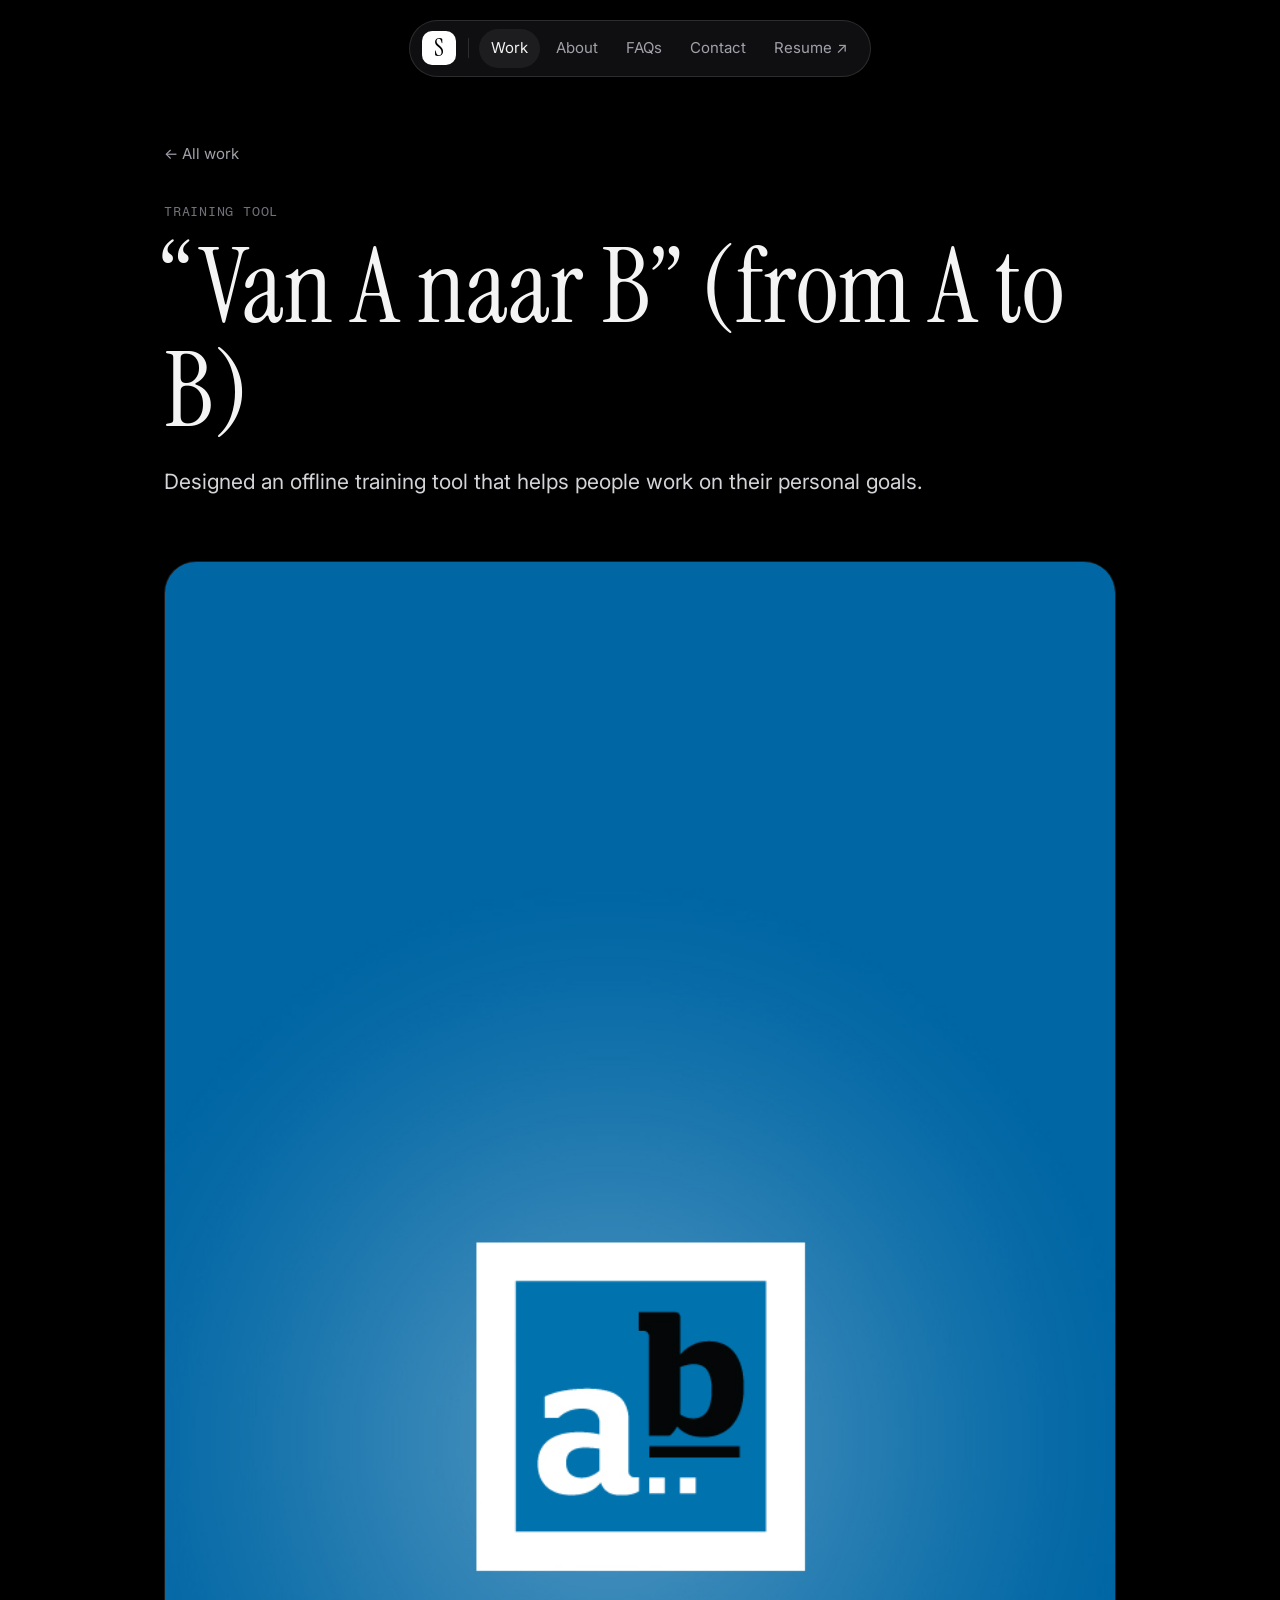
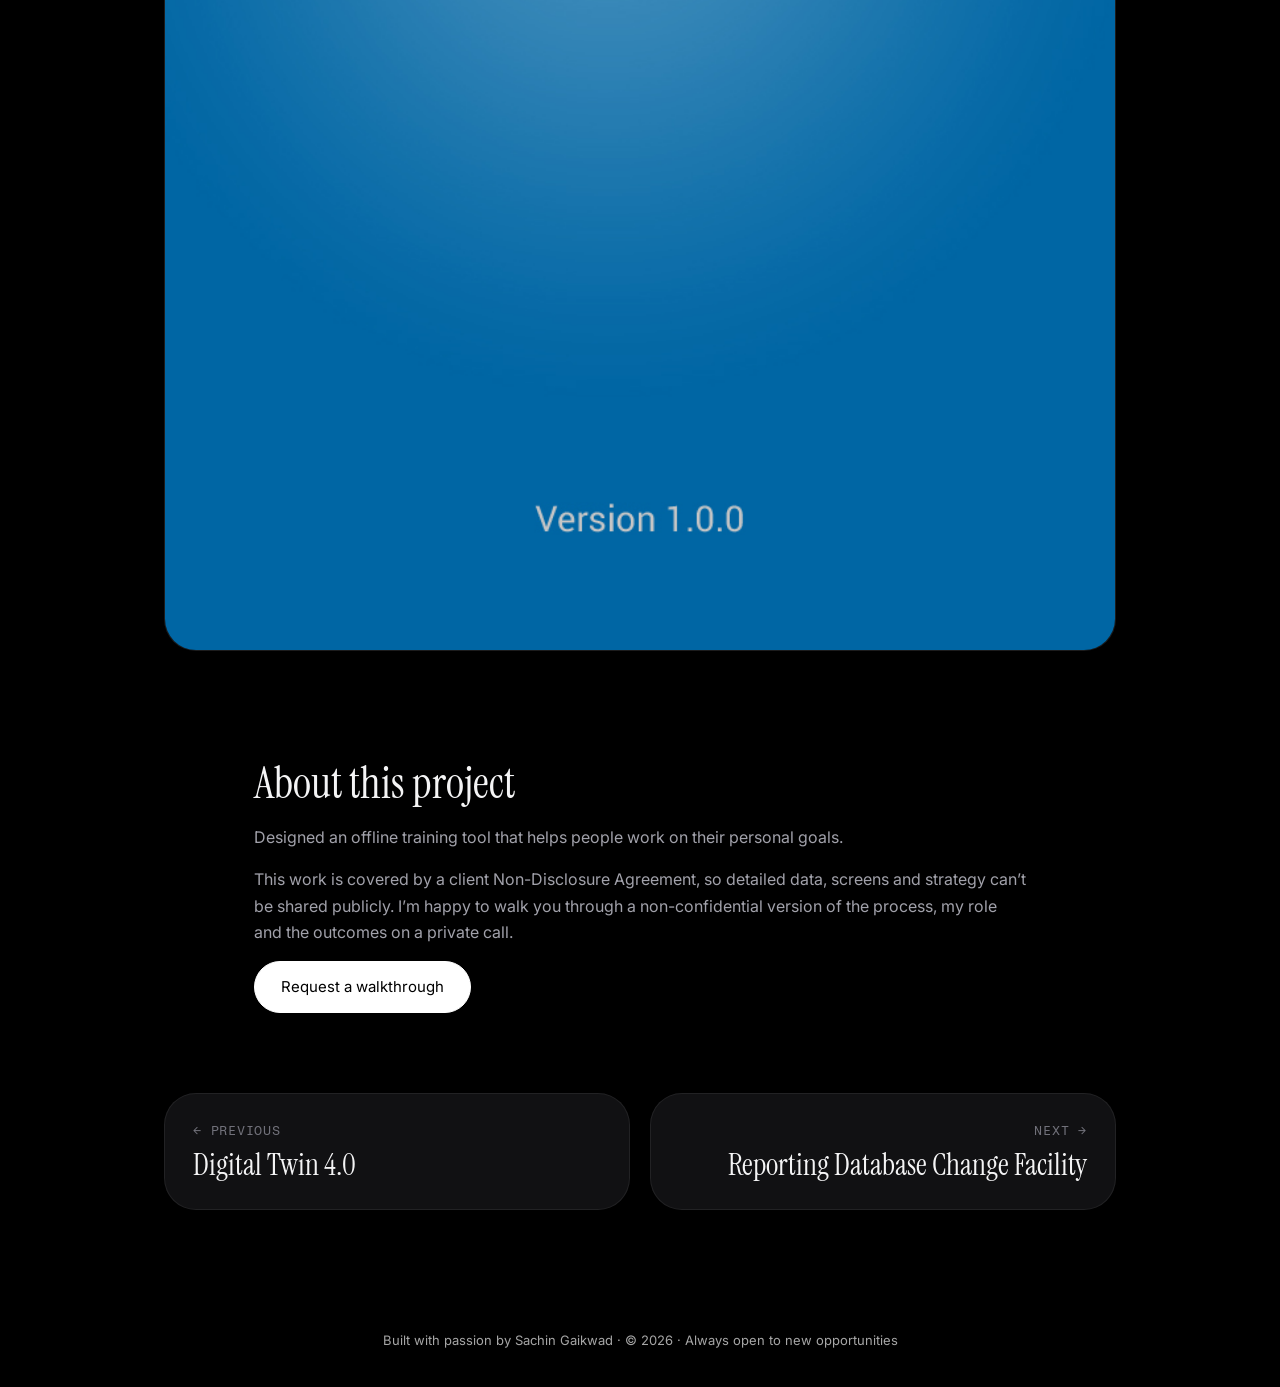
==== work/a2b.html @ 6419a3eb "Portfolio site with interactive fluid hero Static rebuild of sachingportfolio.com content in a dark " ====
<!doctype html>
<html lang="en" class="no-js">
<head>
  <meta charset="utf-8">
  <meta name="viewport" content="width=device-width, initial-scale=1">
  <title>“Van A naar B” (from A to B) — Sachin Gaikwad</title>
  <meta name="description" content="Designed an offline training tool that helps people work on their personal goals.">
  <meta name="theme-color" content="#000000">
  <link rel="icon" href="../assets/img/favicon.png" type="image/png">
  <link rel="preconnect" href="https://fonts.googleapis.com">
  <link rel="preconnect" href="https://fonts.gstatic.com" crossorigin>
  <link href="https://fonts.googleapis.com/css2?family=Fragment+Mono&family=Instrument+Serif:ital@0;1&family=Inter:wght@400;500&display=swap" rel="stylesheet">
  <link rel="stylesheet" href="../assets/css/style.css">
</head>
<body>
<a class="skip" href="#main">Skip to content</a>
<nav class="nav" aria-label="Primary">
  <a class="nav__logo" href="../index.html" aria-label="Sachin Gaikwad, home">S</a>
  <span class="nav__sep" aria-hidden="true"></span>
  <a class="nav__link is-active" href="../index.html#work">Work</a>
  <a class="nav__link" href="../index.html#about">About</a>
  <a class="nav__link hide-sm" href="../index.html#faqs">FAQs</a>
  <a class="nav__link" href="../index.html#contact">Contact</a>
  <a class="nav__link" href="../assets/Sachin-Gaikwad-Resume.pdf" target="_blank" rel="noopener">Resume <span class="arrow">↗</span></a>
</nav>
<main id="main">
  <section class="cs-hero">
    <div class="wrap">
      <a class="cs-back" href="../index.html#work">← All work</a>
      <div class="eyebrow">Training tool</div>
      <h1>“Van A naar B” (from A to B)</h1>
      <p class="lead">Designed an offline training tool that helps people work on their personal goals.</p>
    </div>
  </section>
  <section>
    <div class="wrap">
      <figure class="cs-cover reveal" style="margin:0"><img src="../assets/img/projects/a2b.jpg" alt="Van A naar B training tool mobile screens"></figure>
    </div>
  </section>
  <section class="cs-body">
    <div class="wrap" style="max-width:820px">

      <h2>About this project</h2>
      <p>Designed an offline training tool that helps people work on their personal goals.</p>
      <p>This work is covered by a client Non-Disclosure Agreement, so detailed data, screens and strategy can’t be shared publicly. I’m happy to walk you through a non-confidential version of the process, my role and the outcomes on a private call.</p>
      <p><a class="btn btn--solid" href="mailto:gaekwadsachin1@gmail.com?subject=Case%20study:%20Van%20A%20naar%20B%20(from%20A%20to%20B)">Request a walkthrough</a></p>

    </div>
    <div class="wrap">
      <div class="cs-next">
        <a class="card" href="digital-twin-4-0.html"><div class="eyebrow">← Previous</div><h3>Digital Twin 4.0</h3></a>
        <a class="card" href="aam-rdcf.html"><div class="eyebrow">Next →</div><h3>Reporting Database Change Facility</h3></a>
      </div>
    </div>
  </section>
  <footer class="footer">
    <div>Built with passion by Sachin Gaikwad · © <span data-year>2026</span> · Always open to new opportunities</div>
  </footer>
</main>
<script src="../assets/js/main.js"></script>
</body>
</html>
---- assets/css/style.css ----
/* Sachin Gaikwad — portfolio */
:root {
  --bg: #000;
  --card: #111113;
  --card-2: #18181b;
  --line: rgba(255, 255, 255, 0.07);
  --line-2: rgba(255, 255, 255, 0.12);
  --text: #f4f4f5;
  --muted: #a1a1aa;
  --dim: #71717a;
  --blue: #3b8bff;
  --pink: #ff2a8c;
  --radius: 32px;
  --radius-sm: 20px;
  --max: 1000px;
  --serif: "Instrument Serif", Georgia, "Times New Roman", serif;
  --sans: "Inter", system-ui, -apple-system, "Segoe UI", sans-serif;
  --mono: "Fragment Mono", ui-monospace, "SF Mono", Menlo, monospace;
  color-scheme: dark;
}

* { box-sizing: border-box; }
html { scroll-behavior: smooth; scroll-padding-top: 96px; -webkit-text-size-adjust: 100%; }
@media (prefers-reduced-motion: reduce) { html { scroll-behavior: auto; } }
body {
  margin: 0;
  background: var(--bg);
  color: var(--text);
  font: 400 16px/1.65 var(--sans);
  -webkit-font-smoothing: antialiased;
  overflow-x: hidden;
}
img { max-width: 100%; display: block; }
a { color: inherit; }
::selection { background: var(--pink); color: #fff; }
:focus-visible { outline: 2px solid var(--blue); outline-offset: 3px; border-radius: 8px; }

.skip { position: absolute; left: -999px; top: 8px; background: #fff; color: #000; padding: 8px 14px; border-radius: 99px; z-index: 100; }
.skip:focus { left: 16px; }

/* ---------- Nav ---------- */
.nav {
  position: fixed; top: 20px; left: 50%; transform: translateX(-50%);
  z-index: 50;
  display: flex; align-items: center; gap: 4px;
  padding: 8px 10px 8px 12px;
  background: rgba(22, 22, 24, 0.72);
  backdrop-filter: blur(16px) saturate(140%);
  -webkit-backdrop-filter: blur(16px) saturate(140%);
  border: 1px solid var(--line-2);
  border-radius: 999px;
  max-width: calc(100vw - 32px);
}
.nav__logo {
  width: 34px; height: 34px; border-radius: 10px;
  display: grid; place-items: center;
  background: #fff; color: #000; text-decoration: none;
  font: 400 24px/1 var(--serif);
  margin-right: 8px; flex: none;
}
.nav__sep { width: 1px; height: 20px; background: var(--line-2); margin: 0 6px 0 0; }
.nav a.nav__link {
  text-decoration: none; color: var(--muted);
  font-size: 15px; padding: 7px 12px; border-radius: 99px;
  transition: color .2s, background .2s; white-space: nowrap;
}
.nav a.nav__link:hover { color: var(--text); }
.nav a.nav__link.is-active { color: var(--text); background: rgba(255,255,255,.06); }
@media (max-width: 640px) {
  .nav { top: 12px; padding: 6px; gap: 0; }
  .nav__logo { width: 30px; height: 30px; margin-right: 2px; font-size: 21px; }
  .nav__sep { display: none; }
  .nav a.nav__link { font-size: 13px; padding: 6px 8px; }
  .nav .hide-sm { display: none; }
}

/* ---------- Layout ---------- */
.wrap { width: 100%; max-width: var(--max); margin: 0 auto; padding: 0 24px; }
@media (max-width: 640px) { .wrap { padding: 0 16px; } }
section { position: relative; }
.section { padding: 120px 0 0; }
.section__title {
  font: 400 clamp(44px, 7vw, 76px)/1.02 var(--serif);
  letter-spacing: -0.01em;
  text-align: center; margin: 0 0 16px;
}
.section__lead { text-align: center; color: var(--muted); max-width: 620px; margin: 0 auto 48px; }
.eyebrow { font: 400 13px/1.4 var(--mono); letter-spacing: .06em; text-transform: uppercase; color: var(--dim); }

.card {
  background: var(--card);
  border: 1px solid var(--line);
  border-radius: var(--radius);
  padding: 40px;
  position: relative;
  overflow: hidden;
}
@media (max-width: 640px) { .card { padding: 28px 22px; border-radius: 24px; } }
.card h3 { font: 400 clamp(32px, 4vw, 42px)/1.08 var(--serif); margin: 0 0 18px; }
.card p { color: var(--muted); margin: 0 0 14px; }
.card p:last-child { margin-bottom: 0; }

.grid { display: grid; gap: 20px; }
.g-2 { grid-template-columns: 1fr 1fr; }
.g-2-1 { grid-template-columns: 2.3fr 1fr; }
.g-1-2 { grid-template-columns: 1fr 2.3fr; }
@media (max-width: 860px) { .g-2, .g-2-1, .g-1-2 { grid-template-columns: 1fr; } }

.btn {
  display: inline-flex; align-items: center; justify-content: center; gap: 8px;
  height: 52px; padding: 0 26px; border-radius: 999px;
  background: rgba(255,255,255,.08); border: 1px solid var(--line-2);
  color: var(--text); text-decoration: none; font-size: 15px;
  backdrop-filter: blur(10px); -webkit-backdrop-filter: blur(10px);
  transition: background .2s, transform .2s;
  cursor: pointer;
}
.btn:hover { background: rgba(255,255,255,.14); }
.btn--solid { background: #fff; color: #000; border-color: #fff; }
.btn--solid:hover { background: #e4e4e7; }
.arrow { display: inline-block; transition: transform .2s; }
a:hover .arrow { transform: translate(2px, -2px); }

/* ---------- Hero ---------- */
.hero {
  min-height: 100svh;
  display: grid; place-items: center;
  text-align: center;
  padding: 120px 0 80px;
  overflow: hidden;
  isolation: isolate;
}
.hero__canvas {
  position: absolute; inset: 0; width: 100%; height: 100%;
  z-index: -2; display: block;
  background:
    radial-gradient(ellipse 45% 40% at 30% 45%, rgba(59,139,255,.35), transparent 70%),
    radial-gradient(ellipse 40% 40% at 70% 55%, rgba(255,42,140,.28), transparent 70%),
    #01020a;
}
.hero__canvas.is-live { background: #01020a; }
.hero::after {
  /* keeps text readable over the dye */
  content: ""; position: absolute; inset: 0; z-index: -1; pointer-events: none;
  background:
    radial-gradient(ellipse 60% 45% at 50% 50%, rgba(0,0,0,.45), transparent 75%),
    linear-gradient(to bottom, transparent 70%, #000 100%);
}
.hero__inner { position: relative; padding: 0 16px; max-width: 900px; }
.hero__eyebrow { margin-bottom: 26px; color: rgba(255,255,255,.7); }
.hero h1 {
  font: 400 clamp(56px, 11vw, 132px)/0.98 var(--serif);
  letter-spacing: -0.015em;
  margin: 0 0 28px;
  text-shadow: 0 2px 40px rgba(0,0,0,.4);
}
.hero h1 em { font-style: italic; }
.hero__sub { color: rgba(255,255,255,.78); font-size: clamp(16px, 1.6vw, 19px); max-width: 700px; margin: 0 auto 40px; }
.hero__cta { display: flex; gap: 12px; justify-content: center; flex-wrap: wrap; }
.hero__hint {
  position: absolute; left: 50%; bottom: 28px; transform: translateX(-50%);
  font: 400 11px/1 var(--mono); letter-spacing: .14em; text-transform: uppercase;
  color: rgba(255,255,255,.55); pointer-events: none;
}
@media (hover: none) { .hero__hint { display: none; } }

/* ---------- Stats ---------- */
.stats { display: grid; grid-template-columns: repeat(4, 1fr); gap: 20px; margin-top: 40px; }
.stat { background: var(--card); border: 1px solid var(--line); border-radius: var(--radius-sm); padding: 26px 24px; }
.stat b { display: block; font: 400 52px/1 var(--serif); margin-bottom: 8px; }
.stat span { color: var(--muted); font-size: 14px; }
@media (max-width: 760px) { .stats { grid-template-columns: 1fr 1fr; gap: 12px; } .stat b { font-size: 42px; } }

/* ---------- Ask (from the old hero widget) ---------- */
.ask { margin-top: 20px; display: grid; grid-template-columns: 260px 1fr; gap: 36px; align-items: start; }
.ask__tabs { display: flex; flex-direction: column; gap: 6px; }
.ask__tab {
  text-align: left; background: none; border: 1px solid transparent; color: var(--muted);
  font: 400 15px/1.3 var(--sans); padding: 12px 16px; border-radius: 14px; cursor: pointer;
  transition: all .2s;
}
.ask__tab:hover { color: var(--text); background: rgba(255,255,255,.03); }
.ask__tab[aria-selected="true"] { color: var(--text); background: rgba(255,255,255,.06); border-color: var(--line-2); }
.ask__answer { font: 400 clamp(22px, 2.4vw, 28px)/1.4 var(--serif); color: #e4e4e7; min-height: 7.5em; margin: 0; }
.ask__caret { display: inline-block; width: 2px; height: 1em; background: var(--pink); vertical-align: -0.12em; margin-left: 3px; animation: blink 1s steps(1) infinite; }
@keyframes blink { 50% { opacity: 0; } }
@media (max-width: 760px) {
  .ask { grid-template-columns: 1fr; gap: 20px; }
  .ask__tabs { flex-direction: row; flex-wrap: wrap; }
  .ask__tab { padding: 9px 13px; font-size: 14px; border-color: var(--line); }
  .ask__answer { min-height: 9em; }
}

/* ---------- Work ---------- */
.nda summary {
  list-style: none; cursor: pointer; display: flex; align-items: center; gap: 12px;
  font-size: 15px; color: var(--text);
}
.nda summary::-webkit-details-marker { display: none; }
.nda summary .plus { margin-left: auto; color: var(--muted); transition: transform .2s; font-size: 22px; line-height: 1; }
.nda[open] summary .plus { transform: rotate(45deg); }
.nda.card { padding: 22px 28px; border-radius: 22px; margin-bottom: 20px; }
.nda ul { margin: 16px 0 0; padding-left: 20px; color: var(--muted); }
.nda li { margin-bottom: 8px; }
.nda li b { color: var(--text); font-weight: 500; }

.project {
  display: flex; flex-direction: column;
  text-decoration: none; color: inherit;
  padding: 0;
  transition: border-color .3s, transform .3s;
  min-height: 520px;
}
.project:hover { border-color: var(--line-2); }
.project__text { padding: 40px 40px 0; }
.project h3 { margin-bottom: 12px; }
.project__media {
  margin: 32px 40px 0; flex: 1;
  border-radius: 18px 18px 0 0; overflow: hidden;
  border: 1px solid var(--line-2); border-bottom: 0;
  background: #0b0b0c; min-height: 240px; position: relative;
}
.project__media img { position: absolute; inset: 0; width: 100%; height: 100%; object-fit: cover; object-position: top center; transition: transform .6s cubic-bezier(.2,.7,.2,1); }
.project:hover .project__media img { transform: scale(1.03); }
.project__go {
  position: absolute; right: 18px; bottom: 18px; z-index: 2;
  width: 48px; height: 48px; border-radius: 99px; display: grid; place-items: center;
  background: rgba(40,40,44,.85); border: 1px solid var(--line-2); backdrop-filter: blur(8px);
  transition: background .2s;
}
.project:hover .project__go { background: #fff; color: #000; }
.project--wide { flex-direction: row; min-height: 440px; }
.project--wide .project__text { flex: 1; padding: 40px; display: flex; flex-direction: column; }
.project--wide .project__media { margin: 40px 0 0; flex: 1.15; border-right: 0; border-radius: 18px 0 0 0; }
@media (max-width: 860px) {
  .project--wide { flex-direction: column; }
  .project--wide .project__media { margin: 0 28px; border-right: 1px solid var(--line-2); border-radius: 18px 18px 0 0; }
  .project { min-height: 460px; }
}
@media (max-width: 640px) {
  .project__text, .project--wide .project__text { padding: 28px 22px 0; }
  .project__media, .project--wide .project__media { margin: 24px 22px 0; min-height: 210px; }
}
.tags { display: flex; flex-wrap: wrap; gap: 8px; margin-top: 18px; }
.tag { font: 400 12px/1 var(--mono); color: var(--muted); border: 1px solid var(--line-2); border-radius: 99px; padding: 7px 11px; }

/* ---------- About ---------- */
.photo { border-radius: var(--radius); overflow: hidden; border: 1px solid var(--line); background: var(--card); min-height: 320px; }
.photo img { width: 100%; height: 100%; object-fit: cover; }

.pillars { display: grid; grid-template-columns: 1fr 1fr; gap: 28px 40px; }
.pillars h4 { font: 400 26px/1.1 var(--serif); margin: 0 0 8px; }
.pillars h4 span { color: var(--pink); }
.pillars p { font-size: 15px; }
@media (max-width: 760px) { .pillars { grid-template-columns: 1fr; } }

.card__head { display: flex; justify-content: space-between; align-items: baseline; gap: 16px; flex-wrap: wrap; margin-bottom: 8px; }
.card__head h3 { margin: 0; }
.link-arrow { color: var(--text); text-decoration: none; font-size: 15px; white-space: nowrap; }

.timeline { list-style: none; margin: 28px 0 0; padding: 0; }
.timeline li { position: relative; padding: 0 0 30px 30px; }
.timeline li::before { content: ""; position: absolute; left: 4px; top: 10px; bottom: -10px; width: 1px; background: var(--line-2); }
.timeline li:last-child { padding-bottom: 0; }
.timeline li:last-child::before { display: none; }
.timeline li::after { content: ""; position: absolute; left: 0; top: 6px; width: 9px; height: 9px; border-radius: 99px; background: #fff; }
.timeline .when { font: 400 13px/1.4 var(--mono); color: var(--dim); }
.timeline h4 { margin: 4px 0 2px; font: 500 17px/1.4 var(--sans); }
.timeline .role { color: var(--text); opacity: .85; font-size: 15px; margin-bottom: 8px; }
.timeline p { font-size: 15px; }
.timeline ul { margin: 10px 0 0; padding-left: 18px; color: var(--muted); font-size: 15px; }
.timeline ul li { padding: 0; margin-bottom: 7px; }
.timeline ul li::before, .timeline ul li::after { display: none; }
.timeline ul ul { margin-top: 6px; }

.list { list-style: none; margin: 18px 0 0; padding: 0; }
.list li { padding: 14px 0; border-top: 1px solid var(--line); color: var(--muted); font-size: 15px; display: grid; grid-template-columns: 70px 1fr; gap: 14px; }
.list li:first-child { border-top: 0; }
.list .yr { font: 400 13px/1.7 var(--mono); color: var(--text); }
.list.simple li { grid-template-columns: 22px 1fr; }
.list.simple li::before { content: "✦"; color: var(--pink); font-size: 12px; line-height: 2; }

.edu { list-style: none; margin: 20px 0 0; padding: 0; }
.edu li { padding: 14px 0; border-top: 1px solid var(--line); }
.edu li:first-child { border-top: 0; }
.edu b { display: block; font-weight: 500; font-size: 15px; }
.edu span { display: block; color: var(--muted); font-size: 14px; }
.edu .when { font: 400 12px/1.6 var(--mono); color: var(--dim); }

.quote { font: 400 clamp(24px, 2.6vw, 30px)/1.3 var(--serif); color: #e4e4e7; margin: 0 0 14px; }
.cite { color: var(--dim); font-size: 14px; }
.testimonial ul { color: var(--muted); padding-left: 18px; margin: 0 0 18px; }
.testimonial li { margin-bottom: 8px; }

/* ---------- Skills ---------- */
.chips { display: flex; flex-wrap: wrap; gap: 8px; margin-top: 8px; }
.chip { font-size: 14px; color: #d4d4d8; background: rgba(255,255,255,.04); border: 1px solid var(--line); border-radius: 99px; padding: 6px 13px; }
.skill-row + .skill-row { margin-top: 28px; }
.skill-row h4 { margin: 0 0 10px; font: 400 13px/1.4 var(--mono); text-transform: uppercase; letter-spacing: .06em; color: var(--dim); }

.toolgroups { display: grid; grid-template-columns: repeat(3, 1fr); gap: 20px; }
@media (max-width: 860px) { .toolgroups { grid-template-columns: 1fr 1fr; } }
@media (max-width: 520px) { .toolgroups { grid-template-columns: 1fr; } }
.toolgroup { background: var(--card); border: 1px solid var(--line); border-radius: 24px; padding: 24px; }
.toolgroup h4 { margin: 0 0 16px; font: 400 24px/1.1 var(--serif); }
.tools { display: flex; flex-wrap: wrap; gap: 8px; }
.tool { display: inline-flex; align-items: center; gap: 8px; font-size: 13px; color: #d4d4d8; background: rgba(255,255,255,.04); border: 1px solid var(--line); border-radius: 12px; padding: 6px 10px 6px 6px; }
.tool img { width: 22px; height: 22px; object-fit: contain; border-radius: 5px; background: #fff; padding: 2px; }

/* ---------- FAQ ---------- */
.faq { max-width: 800px; margin: 0 auto; }
.faq details { border-top: 1px solid var(--line-2); }
.faq details:last-child { border-bottom: 1px solid var(--line-2); }
.faq summary {
  list-style: none; cursor: pointer; padding: 24px 44px 24px 0; position: relative;
  font: 400 clamp(22px, 2.4vw, 27px)/1.25 var(--serif);
}
.faq summary::-webkit-details-marker { display: none; }
.faq summary::after { content: "+"; position: absolute; right: 4px; top: 22px; font: 300 28px/1 var(--sans); color: var(--muted); transition: transform .25s; }
.faq details[open] summary::after { transform: rotate(45deg); }
.faq details p { color: var(--muted); margin: -6px 0 26px; max-width: 700px; }

/* ---------- Contact ---------- */
.contact { padding: 160px 0 0; text-align: center; overflow: hidden; }
.contact__glow {
  position: absolute; left: 50%; bottom: -46vw; transform: translateX(-50%);
  width: 92vw; max-width: 1200px; aspect-ratio: 1; border-radius: 50%; z-index: -1;
  background: radial-gradient(circle at 50% 10%, rgba(255,42,140,.9), rgba(59,139,255,.55) 32%, rgba(59,139,255,0) 62%);
  filter: blur(40px); opacity: .7; pointer-events: none;
}
.contact::before {
  content: ""; position: absolute; inset: 0; z-index: -2; pointer-events: none;
  background: repeating-linear-gradient(90deg, transparent 0 calc(12.5% - 1px), rgba(255,255,255,.035) calc(12.5% - 1px) 12.5%);
  mask-image: linear-gradient(to bottom, transparent, #000 40%);
  -webkit-mask-image: linear-gradient(to bottom, transparent, #000 40%);
}
.contact h2 { font: 400 clamp(48px, 8vw, 92px)/1 var(--serif); margin: 0 0 18px; }
.contact p { color: var(--muted); max-width: 600px; margin: 0 auto 10px; }
.contact .open { display: inline-flex; align-items: center; gap: 8px; font: 400 13px/1 var(--mono); color: #d4d4d8; border: 1px solid var(--line-2); border-radius: 99px; padding: 8px 14px; margin-bottom: 28px; background: rgba(255,255,255,.04); }
.contact .open i { width: 8px; height: 8px; border-radius: 99px; background: #22c55e; box-shadow: 0 0 0 4px rgba(34,197,94,.2); }
.socials { display: flex; justify-content: center; align-items: center; gap: 14px; margin: 40px 0 0; flex-wrap: wrap; }
.social { width: 72px; height: 72px; border-radius: 99px; display: grid; place-items: center; background: rgba(255,255,255,.07); border: 1px solid var(--line-2); color: var(--text); transition: background .2s; backdrop-filter: blur(10px); }
.social:hover { background: rgba(255,255,255,.15); }
.social svg { width: 24px; height: 24px; }
.email-btn { height: 72px; padding: 0 64px; font-size: 17px; }
@media (max-width: 560px) { .social { width: 58px; height: 58px; } .email-btn { height: 58px; padding: 0 30px; order: -1; width: 100%; } }
.footer { padding: 120px 0 36px; color: rgba(255,255,255,.65); font-size: 13px; text-align: center; }
.footer a { color: inherit; }
.footer .credit { margin-top: 6px; font-size: 12px; color: rgba(255,255,255,.45); }

/* ---------- Case study page ---------- */
.cs-hero { padding: 140px 0 40px; }
.cs-back { display: inline-flex; gap: 8px; color: var(--muted); text-decoration: none; font-size: 15px; margin-bottom: 36px; }
.cs-back:hover { color: var(--text); }
.cs-hero h1 { font: 400 clamp(52px, 9vw, 104px)/1 var(--serif); margin: 14px 0 22px; }
.cs-hero .lead { font-size: clamp(18px, 2vw, 21px); color: #d4d4d8; max-width: 760px; }
.cs-cover { border-radius: var(--radius); overflow: hidden; border: 1px solid var(--line); background: #0b0b0c; }
.cs-cover img { width: 100%; height: auto; }
.cs-body { padding: 60px 0 0; }
.cs-body h2 { font: 400 clamp(32px, 4vw, 44px)/1.1 var(--serif); margin: 48px 0 14px; }
.cs-body p, .cs-body li { color: var(--muted); }
.cs-body ul { padding-left: 20px; }
.cs-body img { border-radius: 20px; border: 1px solid var(--line); margin: 24px 0; }
.cs-meta { display: grid; grid-template-columns: repeat(3, 1fr); gap: 20px; margin: 40px 0 0; }
.cs-meta div { border-top: 1px solid var(--line-2); padding-top: 14px; }
.cs-meta b { display: block; font: 400 12px/1.4 var(--mono); color: var(--dim); text-transform: uppercase; letter-spacing: .06em; margin-bottom: 6px; font-weight: 400; }
@media (max-width: 640px) { .cs-meta { grid-template-columns: 1fr; } }
.cs-next { display: grid; grid-template-columns: 1fr 1fr; gap: 20px; margin-top: 80px; }
.cs-next a { text-decoration: none; padding: 28px; }
.cs-next .eyebrow { margin-bottom: 8px; }
.cs-next h3 { margin: 0; font-size: 30px; }
.cs-next a:last-child { text-align: right; }
@media (max-width: 640px) { .cs-next { grid-template-columns: 1fr; } .cs-next a:last-child { text-align: left; } }

/* ---------- Reveal ---------- */
.reveal { opacity: 0; transform: translateY(24px); transition: opacity .8s cubic-bezier(.2,.7,.2,1), transform .8s cubic-bezier(.2,.7,.2,1); }
.reveal.in { opacity: 1; transform: none; }
@media (prefers-reduced-motion: reduce) { .reveal { opacity: 1; transform: none; transition: none; } }
.no-js .reveal { opacity: 1; transform: none; }
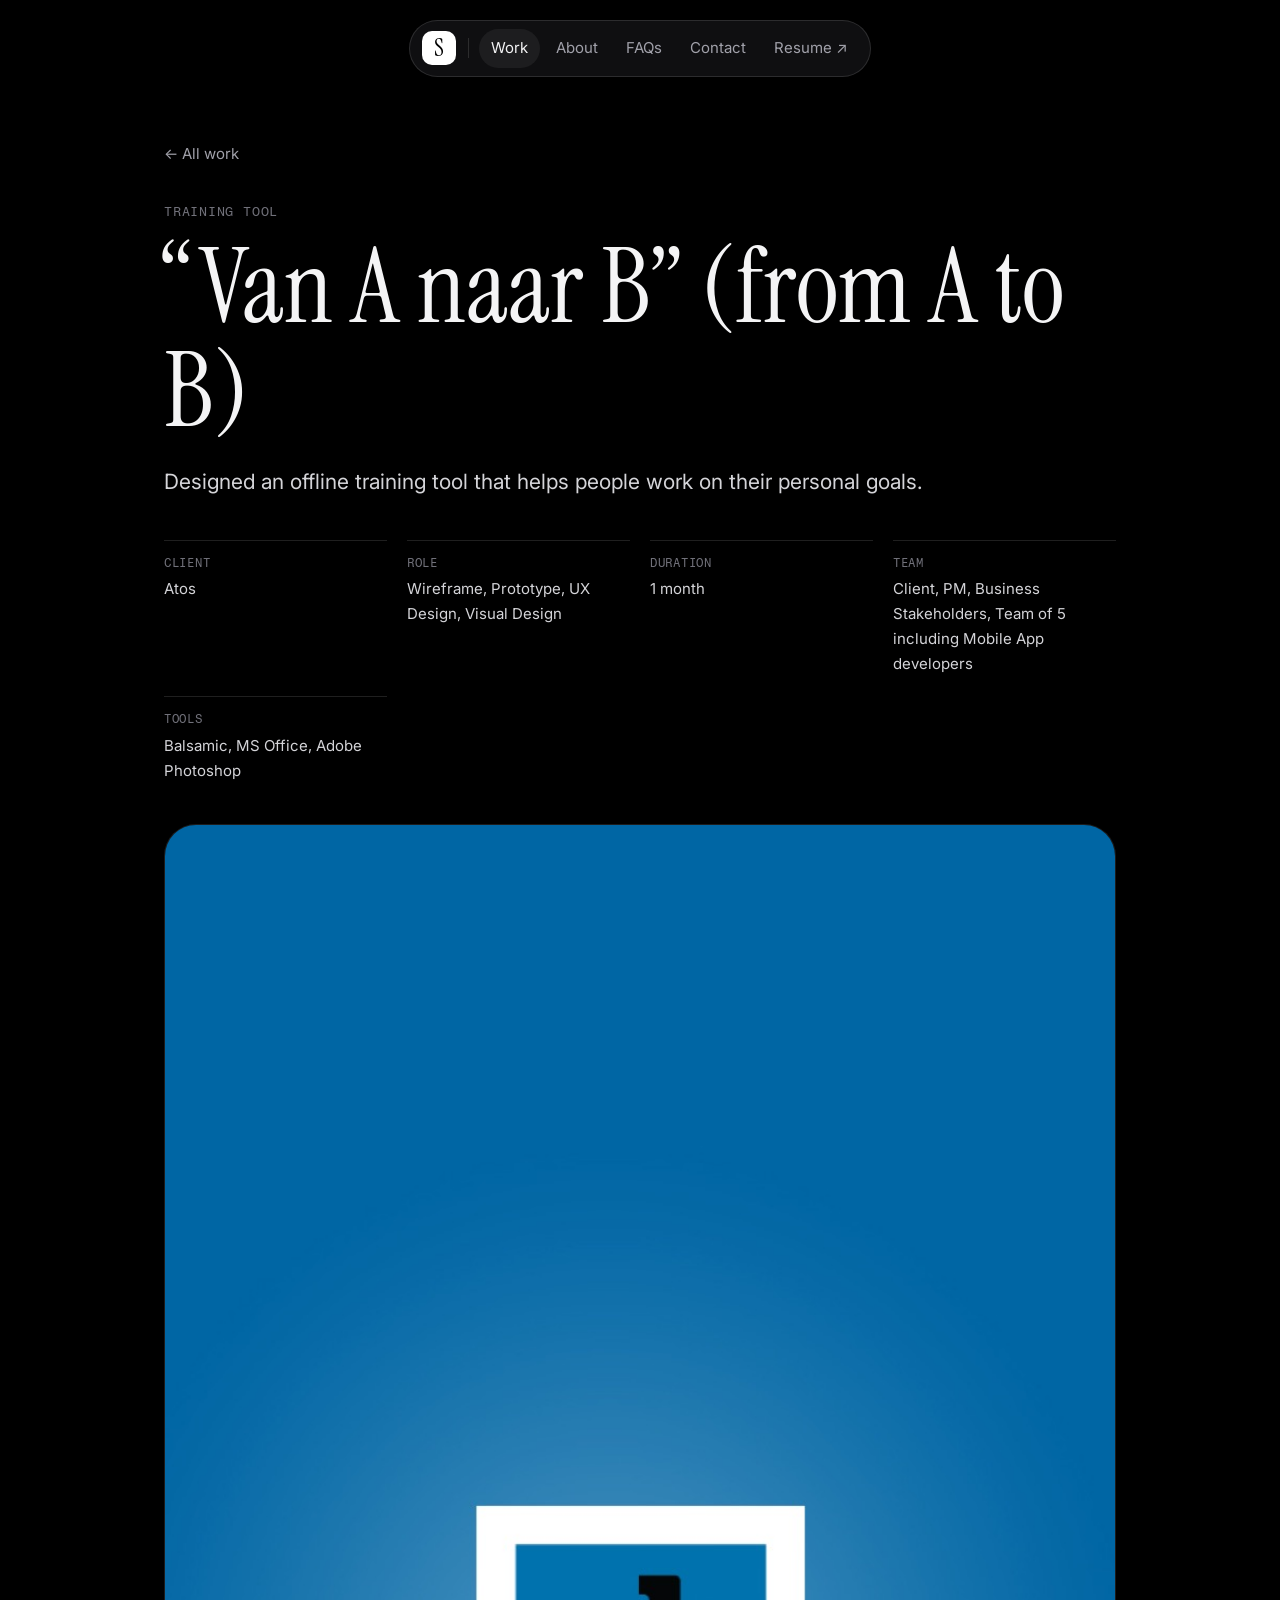
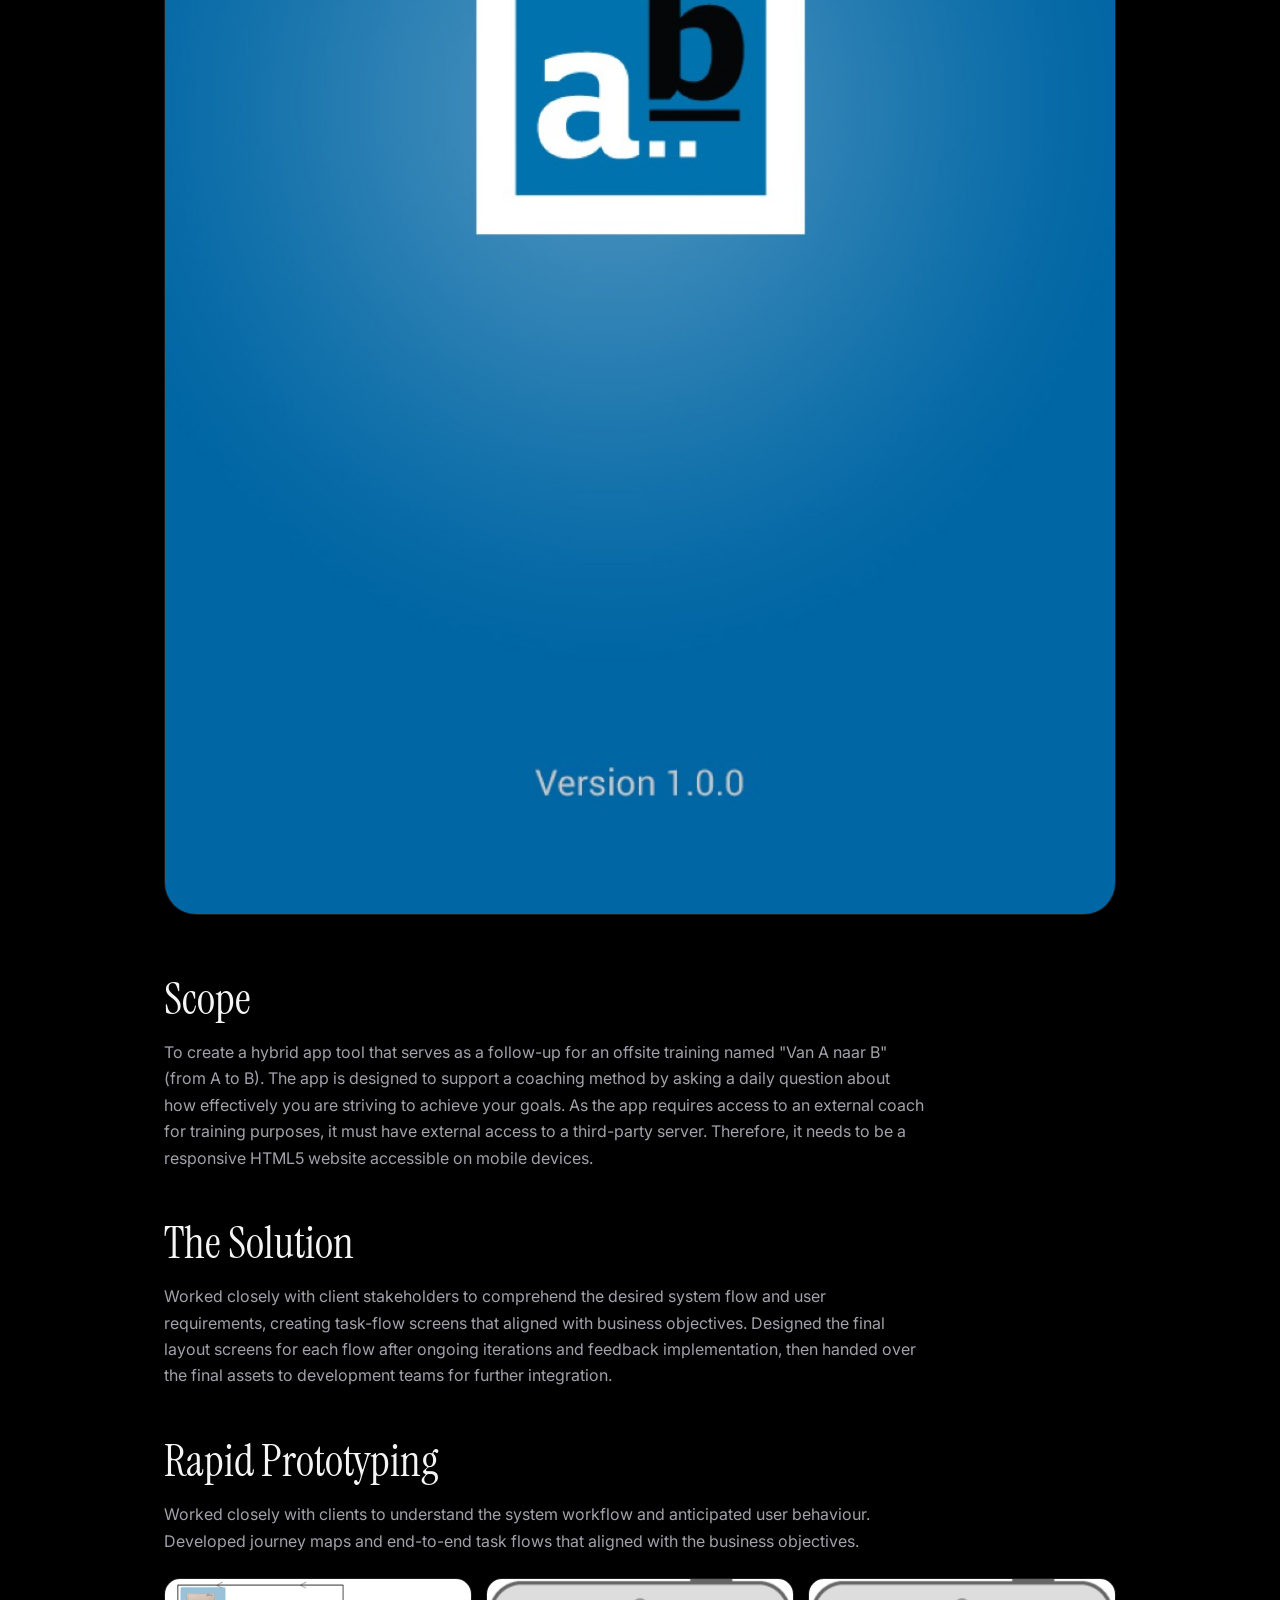
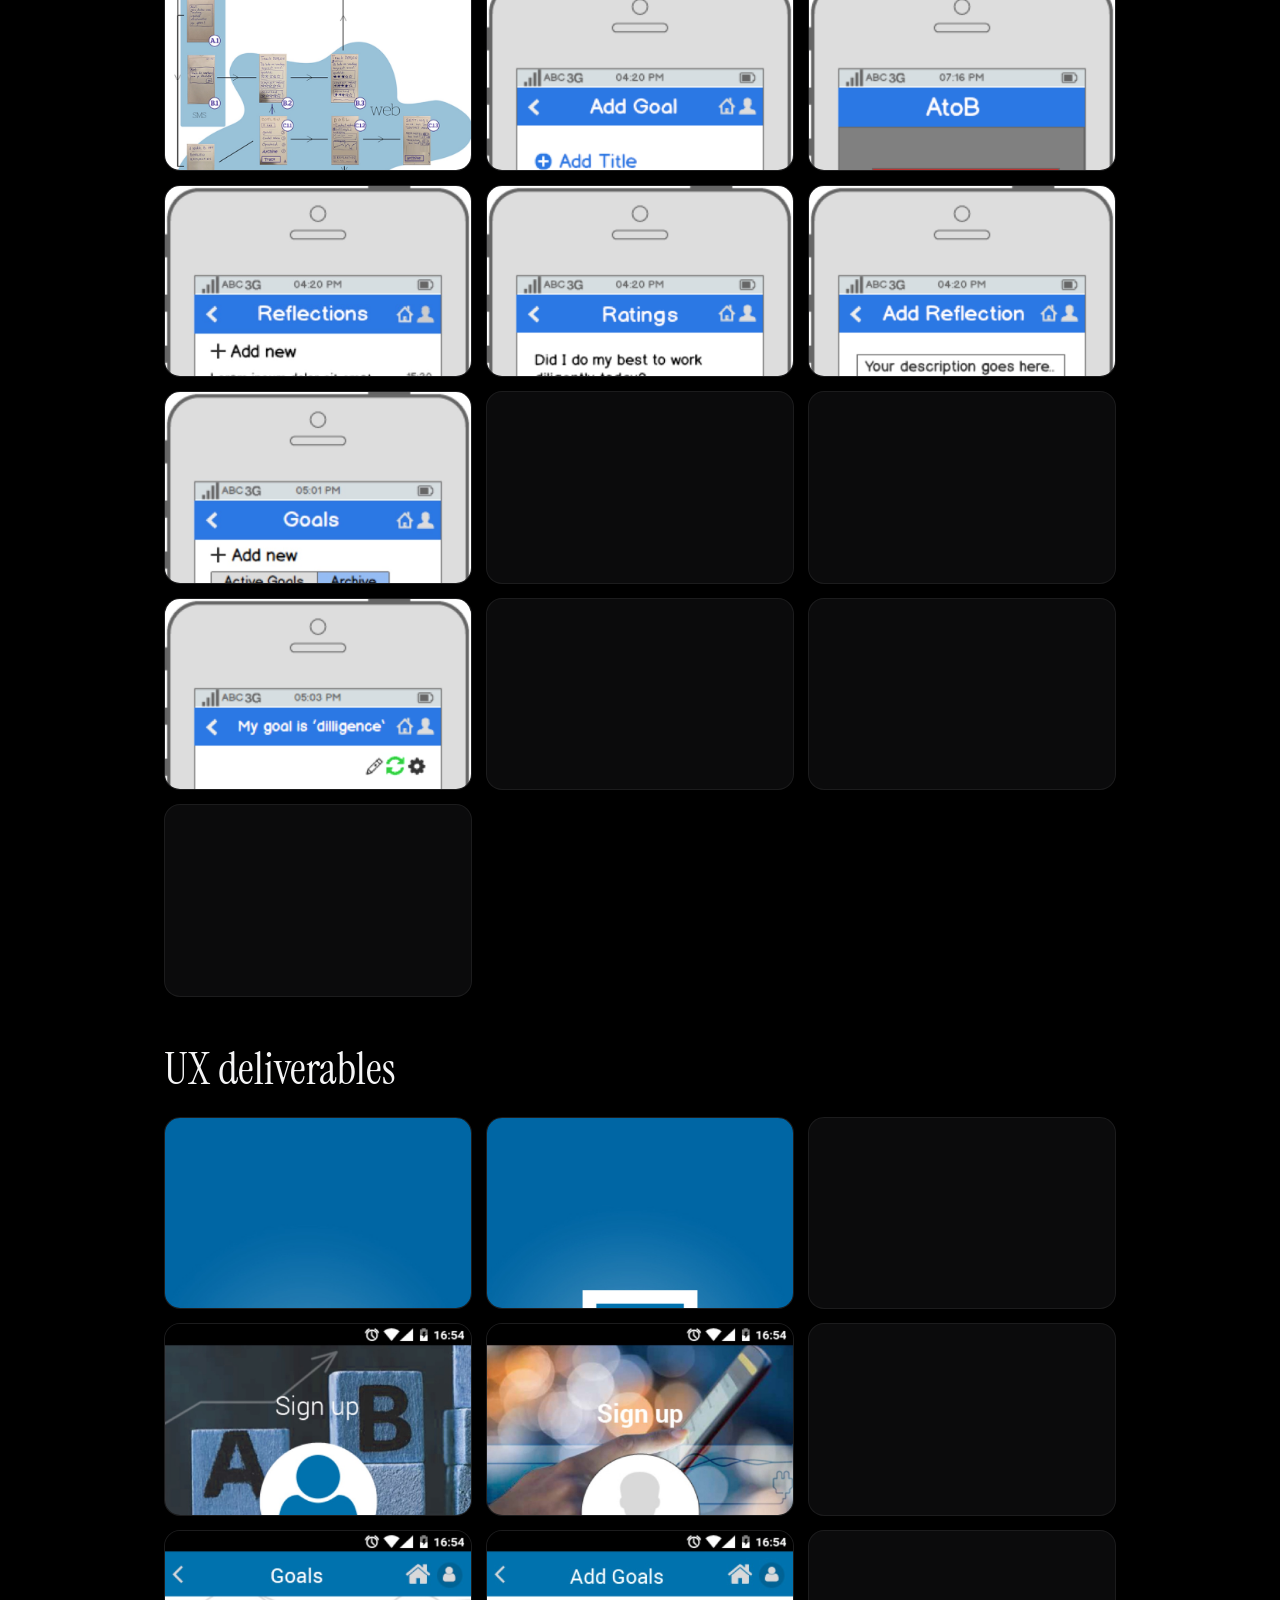
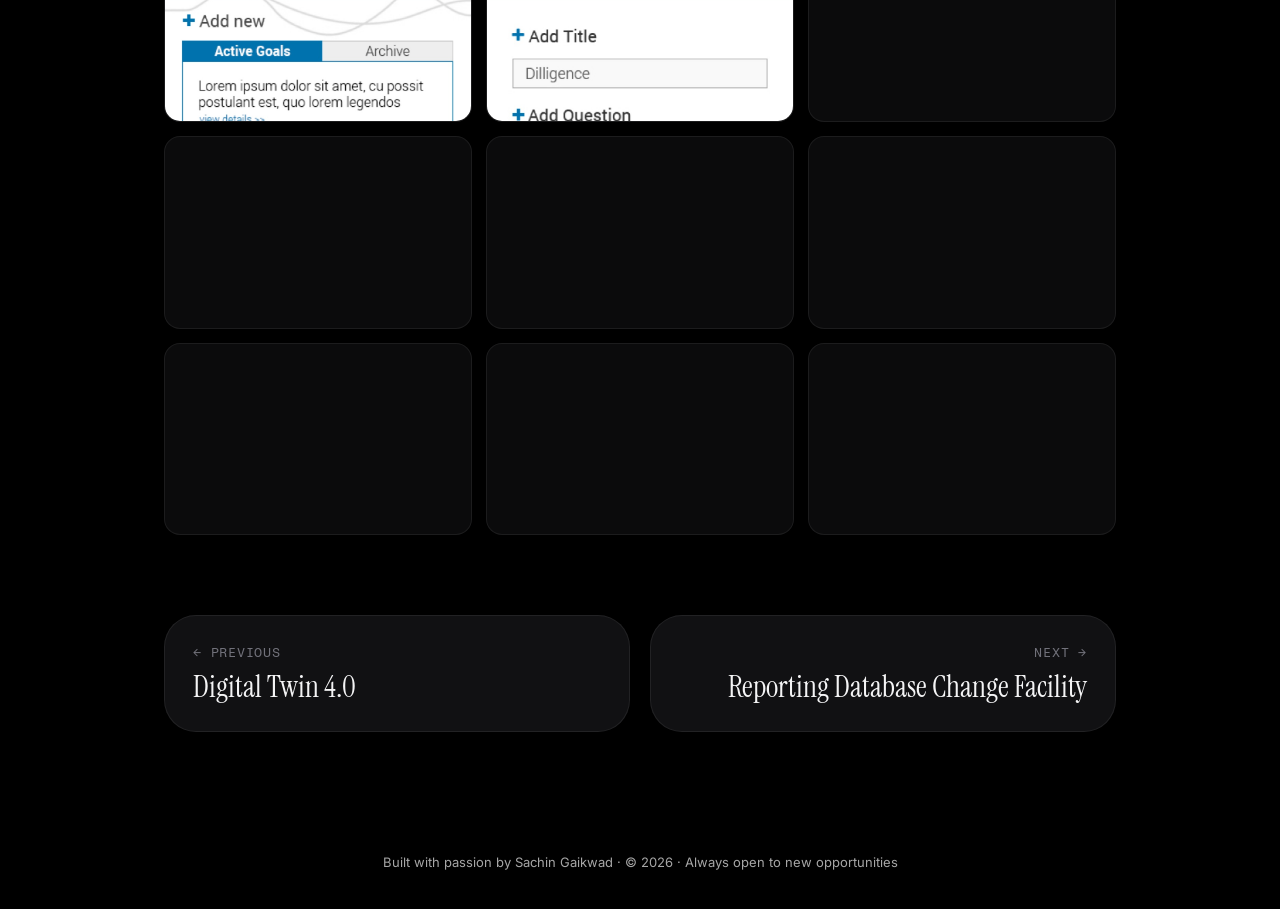
==== commit 646596cd: "Add full case studies from the password-protected Wix pages All 8 projects now include client, role," ====
--- a/work/a2b.html
+++ b/work/a2b.html
@@ -3,7 +3,7 @@
 <head>
   <meta charset="utf-8">
   <meta name="viewport" content="width=device-width, initial-scale=1">
-  <title>“Van A naar B” (from A to B) — Sachin Gaikwad</title>
+  <title>Van A naar B (from A to B) — Sachin Gaikwad</title>
   <meta name="description" content="Designed an offline training tool that helps people work on their personal goals.">
   <meta name="theme-color" content="#000000">
   <link rel="icon" href="../assets/img/favicon.png" type="image/png">
@@ -30,21 +30,61 @@
       <div class="eyebrow">Training tool</div>
       <h1>“Van A naar B” (from A to B)</h1>
       <p class="lead">Designed an offline training tool that helps people work on their personal goals.</p>
+      <div class="cs-meta">
+<div><b>Client</b>Atos</div>
+<div><b>Role</b>Wireframe, Prototype, UX Design, Visual Design</div>
+<div><b>Duration</b>1 month</div>
+<div><b>Team</b>Client, PM, Business Stakeholders, Team of 5 including Mobile App developers</div>
+<div><b>Tools</b>Balsamic, MS Office, Adobe Photoshop</div>
+      </div>
     </div>
   </section>
   <section>
     <div class="wrap">
-      <figure class="cs-cover reveal" style="margin:0"><img src="../assets/img/projects/a2b.jpg" alt="Van A naar B training tool mobile screens"></figure>
+      <figure class="cs-cover reveal" style="margin:0"><img src="../assets/img/cs/8e13ba_97b1f3f7be6547089c21e3299d841fb1.jpg" alt="&quot;A2B - Van A naar B&quot; (from A to B)"></figure>
     </div>
   </section>
   <section class="cs-body">
-    <div class="wrap" style="max-width:820px">
-
-      <h2>About this project</h2>
-      <p>Designed an offline training tool that helps people work on their personal goals.</p>
-      <p>This work is covered by a client Non-Disclosure Agreement, so detailed data, screens and strategy can’t be shared publicly. I’m happy to walk you through a non-confidential version of the process, my role and the outcomes on a private call.</p>
-      <p><a class="btn btn--solid" href="mailto:gaekwadsachin1@gmail.com?subject=Case%20study:%20Van%20A%20naar%20B%20(from%20A%20to%20B)">Request a walkthrough</a></p>
-
+    <div class="wrap cs-prose">
+<h2>Scope</h2>
+<p>To create a hybrid app tool that serves as a follow-up for an offsite training named &quot;Van A naar B&quot; (from A to B). The app is designed to support a coaching method by asking a daily question about how effectively you are striving to achieve your goals. As the app requires access to an external coach for training purposes, it must have external access to a third-party server. Therefore, it needs to be a responsive HTML5 website accessible on mobile devices.</p>
+<h2>The Solution</h2>
+<p>Worked closely with client stakeholders to comprehend the desired system flow and user requirements, creating task-flow screens that aligned with business objectives. Designed the final layout screens for each flow after ongoing iterations and feedback implementation, then handed over the final assets to development teams for further integration.</p>
+<h2>Rapid Prototyping</h2>
+<p>Worked closely with clients to understand the system workflow and anticipated user behaviour. Developed journey maps and end-to-end task flows that aligned with the business objectives.</p>
+<div class="gallery">
+<figure><button class="zoom" type="button" aria-label="Enlarge image"><img src="../assets/img/cs/8e13ba_1089638ee7d34b51917003e2b9b28d05.jpg" alt="" loading="lazy" decoding="async"></button></figure>
+<figure><button class="zoom" type="button" aria-label="Enlarge image"><img src="../assets/img/cs/8e13ba_7494535d7cd14a3da969979c0034fc7b.png" alt="" loading="lazy" decoding="async"></button></figure>
+<figure><button class="zoom" type="button" aria-label="Enlarge image"><img src="../assets/img/cs/8e13ba_b9a95a1f1d3f4f12a37d8ec52628da04.png" alt="" loading="lazy" decoding="async"></button></figure>
+<figure><button class="zoom" type="button" aria-label="Enlarge image"><img src="../assets/img/cs/8e13ba_36b57cfc2d17450bbe887b98b587cdaa.jpg" alt="" loading="lazy" decoding="async"></button></figure>
+<figure><button class="zoom" type="button" aria-label="Enlarge image"><img src="../assets/img/cs/8e13ba_cd1a3712157d4abb871501bc75d9d7e6.png" alt="" loading="lazy" decoding="async"></button></figure>
+<figure><button class="zoom" type="button" aria-label="Enlarge image"><img src="../assets/img/cs/8e13ba_19390af42f244100b400d2147aceb80c.png" alt="" loading="lazy" decoding="async"></button></figure>
+<figure><button class="zoom" type="button" aria-label="Enlarge image"><img src="../assets/img/cs/8e13ba_f5de31cb401b43168bce782776917683.jpg" alt="" loading="lazy" decoding="async"></button></figure>
+<figure><button class="zoom" type="button" aria-label="Enlarge image"><img src="../assets/img/cs/8e13ba_0eb74ae1b8d24069875dc35d9f9d09c6.jpg" alt="" loading="lazy" decoding="async"></button></figure>
+<figure><button class="zoom" type="button" aria-label="Enlarge image"><img src="../assets/img/cs/8e13ba_53a28b6f77c64365a4a48eb1426dc64a.jpg" alt="" loading="lazy" decoding="async"></button></figure>
+<figure><button class="zoom" type="button" aria-label="Enlarge image"><img src="../assets/img/cs/8e13ba_47fd7419f77e4ef7b4abd344d83c7f5e.png" alt="" loading="lazy" decoding="async"></button></figure>
+<figure><button class="zoom" type="button" aria-label="Enlarge image"><img src="../assets/img/cs/8e13ba_314b70b947f94c9aa86c71ab2960b0d2.png" alt="" loading="lazy" decoding="async"></button></figure>
+<figure><button class="zoom" type="button" aria-label="Enlarge image"><img src="../assets/img/cs/8e13ba_ace3dfcc667b48f9876e301e290ef501.png" alt="" loading="lazy" decoding="async"></button></figure>
+<figure><button class="zoom" type="button" aria-label="Enlarge image"><img src="../assets/img/cs/8e13ba_1fc1debe96534a68857bd221a08be262.png" alt="" loading="lazy" decoding="async"></button></figure>
+</div>
+<h2>UX deliverables</h2>
+<div class="gallery">
+<figure><button class="zoom" type="button" aria-label="Enlarge image"><img src="../assets/img/cs/8e13ba_97b1f3f7be6547089c21e3299d841fb1.jpg" alt="" loading="lazy" decoding="async" width="720" height="1280"></button></figure>
+<figure><button class="zoom" type="button" aria-label="Enlarge image"><img src="../assets/img/cs/8e13ba_0622b4f975a74003bddb5e5d74d4702d.jpg" alt="" loading="lazy" decoding="async" width="640" height="960"></button></figure>
+<figure><button class="zoom" type="button" aria-label="Enlarge image"><img src="../assets/img/cs/8e13ba_9bc365dbbe8644cd9e0cff437c98934b.png" alt="" loading="lazy" decoding="async" width="360" height="640"></button></figure>
+<figure><button class="zoom" type="button" aria-label="Enlarge image"><img src="../assets/img/cs/8e13ba_ccfac3936c194ef18cb6242bf0e5539d.jpg" alt="" loading="lazy" decoding="async" width="360" height="640"></button></figure>
+<figure><button class="zoom" type="button" aria-label="Enlarge image"><img src="../assets/img/cs/8e13ba_2b64ae8aef1c4f2cb9332cd374bd1656.jpg" alt="" loading="lazy" decoding="async" width="360" height="640"></button></figure>
+<figure><button class="zoom" type="button" aria-label="Enlarge image"><img src="../assets/img/cs/8e13ba_d4a1323b90d84e6786d84bad9f93cb1c.jpg" alt="" loading="lazy" decoding="async" width="360" height="640"></button></figure>
+<figure><button class="zoom" type="button" aria-label="Enlarge image"><img src="../assets/img/cs/8e13ba_fab5549b17aa4ca6a686664b826bbb5a.jpg" alt="" loading="lazy" decoding="async" width="360" height="640"></button></figure>
+<figure><button class="zoom" type="button" aria-label="Enlarge image"><img src="../assets/img/cs/8e13ba_7a54511f15a042e887d4c7d43ce8b5cc.jpg" alt="" loading="lazy" decoding="async" width="360" height="640"></button></figure>
+<figure><button class="zoom" type="button" aria-label="Enlarge image"><img src="../assets/img/cs/8e13ba_ff33aae06e824e10b68a040418ca0174.jpg" alt="" loading="lazy" decoding="async" width="360" height="640"></button></figure>
+<figure><button class="zoom" type="button" aria-label="Enlarge image"><img src="../assets/img/cs/8e13ba_d87cf4bc1d38468ba8fc1e04242fe63b.jpg" alt="" loading="lazy" decoding="async" width="360" height="640"></button></figure>
+<figure><button class="zoom" type="button" aria-label="Enlarge image"><img src="../assets/img/cs/8e13ba_f8ffde515e6e4ed19c9ebd6f00b15f06.jpg" alt="" loading="lazy" decoding="async" width="360" height="640"></button></figure>
+<figure><button class="zoom" type="button" aria-label="Enlarge image"><img src="../assets/img/cs/8e13ba_921aa4c1312f4f97839198d071fda6de.png" alt="" loading="lazy" decoding="async" width="360" height="640"></button></figure>
+<figure><button class="zoom" type="button" aria-label="Enlarge image"><img src="../assets/img/cs/8e13ba_f0a4d5ebc69f413599ad160874adaa7c.jpg" alt="" loading="lazy" decoding="async" width="360" height="640"></button></figure>
+<figure><button class="zoom" type="button" aria-label="Enlarge image"><img src="../assets/img/cs/8e13ba_9ac9fb16bea64f248e0aba0476edd928.jpg" alt="" loading="lazy" decoding="async" width="360" height="640"></button></figure>
+<figure><button class="zoom" type="button" aria-label="Enlarge image"><img src="../assets/img/cs/8e13ba_048d1a8e45fe4dcab1061124a8a773f9.jpg" alt="" loading="lazy" decoding="async" width="360" height="640"></button></figure>
+</div>
     </div>
     <div class="wrap">
       <div class="cs-next">
@@ -57,6 +97,14 @@
     <div>Built with passion by Sachin Gaikwad · © <span data-year>2026</span> · Always open to new opportunities</div>
   </footer>
 </main>
+
+<dialog class="lightbox" aria-label="Image viewer">
+  <button class="lightbox__close" type="button" aria-label="Close">×</button>
+  <button class="lightbox__nav lightbox__prev" type="button" aria-label="Previous image">‹</button>
+  <img alt="">
+  <button class="lightbox__nav lightbox__next" type="button" aria-label="Next image">›</button>
+  <div class="lightbox__count" aria-live="polite"></div>
+</dialog>
 <script src="../assets/js/main.js"></script>
 </body>
 </html>
--- a/assets/css/style.css
+++ b/assets/css/style.css
@@ -372,6 +372,46 @@
 .cs-next a:last-child { text-align: right; }
 @media (max-width: 640px) { .cs-next { grid-template-columns: 1fr; } .cs-next a:last-child { text-align: left; } }
 
+/* ---------- Case study prose, galleries, embeds ---------- */
+.cs-hero .cs-meta { grid-template-columns: repeat(auto-fit, minmax(200px, 1fr)); }
+.cs-meta div { color: #d4d4d8; font-size: 15px; }
+.cs-prose { max-width: 1000px; }
+.cs-prose > p, .cs-prose > ul, .cs-prose > h2 { max-width: 760px; }
+.cs-prose h2:first-child { margin-top: 0; }
+.cs-prose strong { color: var(--text); font-weight: 500; }
+.cs-prose .muted { color: var(--dim); font-size: 15px; margin-top: -6px; }
+.gallery { display: grid; grid-template-columns: repeat(auto-fill, minmax(280px, 1fr)); gap: 14px; margin: 24px 0 8px; }
+.gallery--single { grid-template-columns: 1fr; }
+.gallery--doc { grid-template-columns: repeat(auto-fill, minmax(220px, 1fr)); }
+.gallery figure { margin: 0; }
+.gallery .zoom {
+  display: block; width: 100%; padding: 0; border: 1px solid var(--line); border-radius: 16px; overflow: hidden;
+  background: #0b0b0c; cursor: zoom-in; aspect-ratio: 16 / 10;
+}
+.gallery--doc .zoom { aspect-ratio: 3 / 4; background: #fff; }
+.gallery--single .zoom { aspect-ratio: auto; }
+.gallery .zoom img { width: 100%; height: 100%; object-fit: cover; object-position: top center; margin: 0; border: 0; border-radius: 0; transition: transform .5s cubic-bezier(.2,.7,.2,1); }
+.gallery--single .zoom img { height: auto; }
+.gallery .zoom:hover img { transform: scale(1.03); }
+.gallery figcaption { font-size: 13px; color: var(--dim); margin-top: 8px; }
+.cs-body .gallery img { margin: 0; border: 0; border-radius: 0; }
+.doc-link { margin: 4px 0 0; }
+.doc-link a { color: var(--text); text-decoration: none; font-size: 15px; border-bottom: 1px solid var(--line-2); }
+.embed { position: relative; aspect-ratio: 16 / 10; border: 1px solid var(--line); border-radius: 20px; overflow: hidden; background: #0b0b0c; margin: 20px 0 12px; }
+.embed iframe { position: absolute; inset: 0; width: 100%; height: 100%; border: 0; }
+@media (max-width: 640px) { .gallery { grid-template-columns: 1fr 1fr; gap: 10px; } .gallery .zoom { border-radius: 12px; } .embed { aspect-ratio: 3 / 4; } }
+
+.lightbox { padding: 0; border: 0; background: transparent; max-width: 100vw; max-height: 100vh; width: 100vw; height: 100vh; }
+.lightbox::backdrop { background: rgba(0,0,0,.92); }
+.lightbox[open] { display: grid; place-items: center; }
+.lightbox img { max-width: calc(100vw - 120px); max-height: calc(100vh - 80px); object-fit: contain; border-radius: 10px; }
+.lightbox__close, .lightbox__nav { position: fixed; background: rgba(40,40,44,.85); color: #fff; border: 1px solid var(--line-2); width: 48px; height: 48px; border-radius: 99px; font-size: 26px; line-height: 1; cursor: pointer; }
+.lightbox__close { top: 18px; right: 18px; }
+.lightbox__prev { left: 18px; top: 50%; transform: translateY(-50%); }
+.lightbox__next { right: 18px; top: 50%; transform: translateY(-50%); }
+.lightbox__count { position: fixed; bottom: 18px; left: 50%; transform: translateX(-50%); font: 400 12px/1 var(--mono); color: var(--muted); }
+@media (max-width: 640px) { .lightbox img { max-width: calc(100vw - 24px); } .lightbox__nav { top: auto; bottom: 10px; transform: none; } }
+
 /* ---------- Reveal ---------- */
 .reveal { opacity: 0; transform: translateY(24px); transition: opacity .8s cubic-bezier(.2,.7,.2,1), transform .8s cubic-bezier(.2,.7,.2,1); }
 .reveal.in { opacity: 1; transform: none; }
